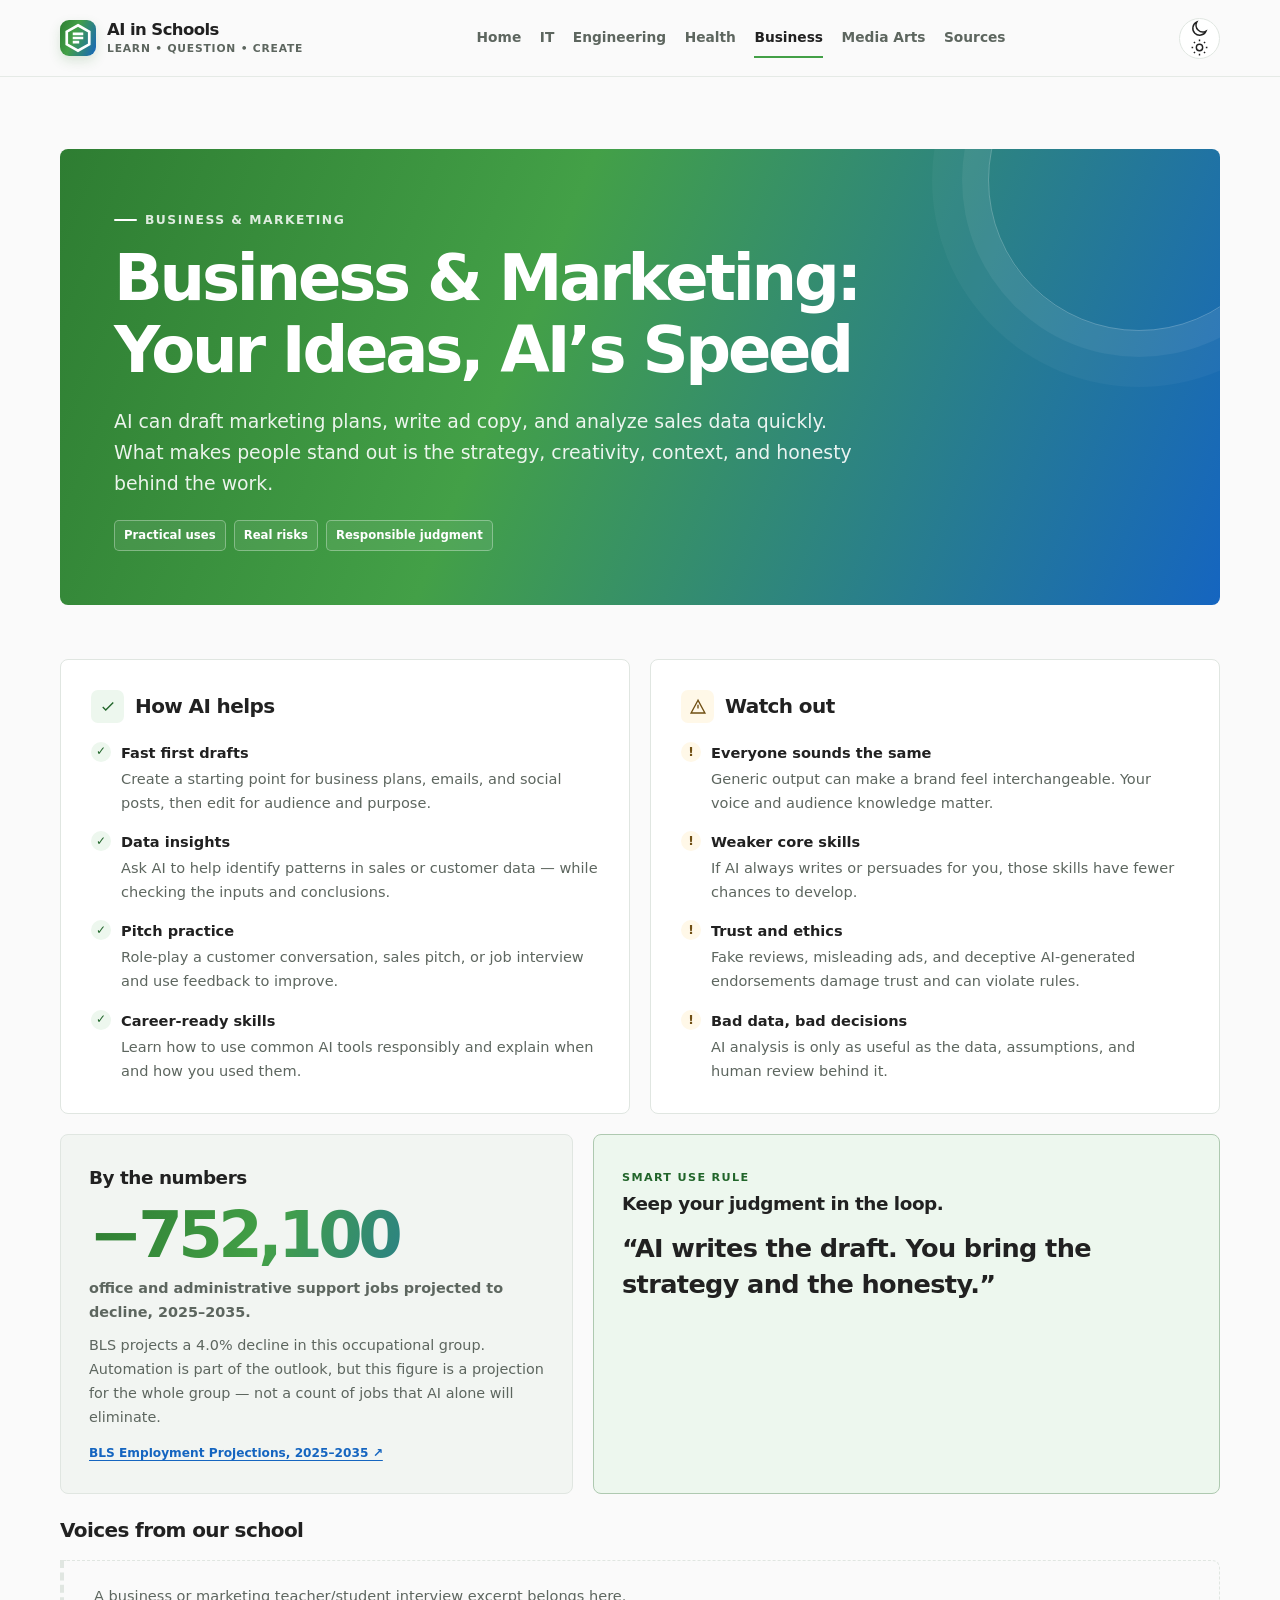
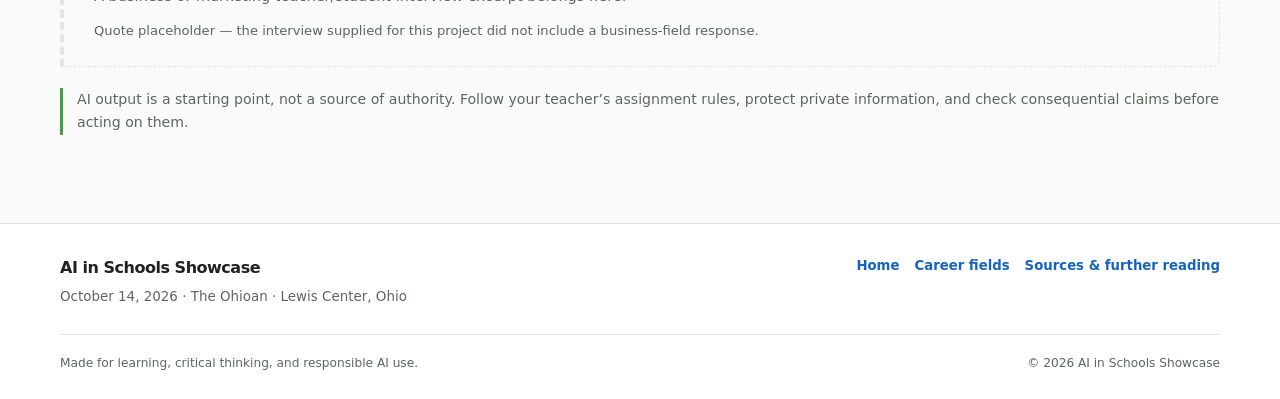
==== business.html @ 7d61ec2c "Add files via upload" ====
<!doctype html>
<html lang="en"><head><meta charset="utf-8"><meta name="viewport" content="width=device-width, initial-scale=1"><meta name="theme-color" content="#2e7d32"><meta name="description" content="AI can draft marketing plans, write ad copy, and analyze sales data quickly. What makes people stand out is the strategy, creativity, context, and honesty behind the work."><title>Business &amp; Marketing: Your Ideas, AI’s Speed | AI in Schools</title><link rel="stylesheet" href="styles.css"></head><body>
<a class="skip-link" href="#main">Skip to main content</a>
<header class="site-header"><div class="container nav-wrap">
<a class="brand" href="index.html" aria-label="AI in Schools home"><span class="brand-mark" aria-hidden="true"><svg viewBox="0 0 24 24" fill="none" stroke="currentColor" stroke-width="1.8"><path d="M12 3.5 19.5 7.8v8.4L12 20.5l-7.5-4.3V7.8L12 3.5Z"/><path d="M8.5 9.3h7M8.5 12h7M8.5 14.7h4.3"/></svg></span><span class="brand-name">AI in Schools<span>Learn • question • create</span></span></a>
<nav class="nav-links" data-nav-links aria-label="Main navigation"><a href="index.html">Home</a><a href="it.html">IT</a><a href="engineering.html">Engineering</a><a href="health.html">Health</a><a href="business.html" aria-current="page">Business</a><a href="media-arts.html">Media Arts</a><a href="sources.html">Sources</a></nav>
<div class="nav-actions"><button class="theme-toggle" type="button" data-theme-toggle aria-label="Switch theme" title="Switch theme"><svg data-icon-moon viewBox="0 0 24 24" fill="none" stroke="currentColor" stroke-width="1.8" aria-hidden="true"><path d="M20.2 15.3A8.5 8.5 0 0 1 8.7 3.8 8.7 8.7 0 1 0 20.2 15.3Z"/></svg><svg data-icon-sun viewBox="0 0 24 24" fill="none" stroke="currentColor" stroke-width="1.8" aria-hidden="true" hidden><circle cx="12" cy="12" r="4"/><path d="M12 2v2m0 16v2M4.93 4.93l1.42 1.42m11.3 11.3 1.42 1.42M2 12h2m16 0h2M4.93 19.07l1.42-1.42m11.3-11.3 1.42-1.42"/></svg></button><button class="menu-toggle" type="button" data-menu-toggle aria-expanded="false" aria-label="Open navigation menu"><svg viewBox="0 0 24 24" fill="none" stroke="currentColor" stroke-width="1.8" aria-hidden="true"><path d="M4 7h16M4 12h16M4 17h16"/></svg></button></div>
</div></header>
<main id="main">
<section class="page-hero"><div class="container"><div class="page-intro reveal"><span class="eyebrow">Business &amp; marketing</span><h1>Business &amp; Marketing: Your Ideas, AI’s Speed</h1><p>AI can draft marketing plans, write ad copy, and analyze sales data quickly. What makes people stand out is the strategy, creativity, context, and honesty behind the work.</p><div class="page-kicker"><span>Practical uses</span><span>Real risks</span><span>Responsible judgment</span></div></div></div></section>
<section class="section" style="padding-top: 18px"><div class="container">
<div class="content-grid">
<article class="content-card reveal"><h2><span class="heading-icon"><svg viewBox="0 0 24 24" fill="none" stroke="currentColor" stroke-width="1.8" aria-hidden="true"><path d="m5 12 4 4L19 6"/></svg></span>How AI helps</h2><ul class="check-list"><li><strong>Fast first drafts</strong><span>Create a starting point for business plans, emails, and social posts, then edit for audience and purpose.</span></li><li><strong>Data insights</strong><span>Ask AI to help identify patterns in sales or customer data — while checking the inputs and conclusions.</span></li><li><strong>Pitch practice</strong><span>Role-play a customer conversation, sales pitch, or job interview and use feedback to improve.</span></li><li><strong>Career-ready skills</strong><span>Learn how to use common AI tools responsibly and explain when and how you used them.</span></li></ul></article>
<article class="content-card warning reveal"><h2><span class="heading-icon"><svg viewBox="0 0 24 24" fill="none" stroke="currentColor" stroke-width="1.8" aria-hidden="true"><path d="M12 3 2.8 20h18.4L12 3Z"/><path d="M12 9v5m0 3h.01"/></svg></span>Watch out</h2><ul class="warning-list"><li><strong>Everyone sounds the same</strong><span>Generic output can make a brand feel interchangeable. Your voice and audience knowledge matter.</span></li><li><strong>Weaker core skills</strong><span>If AI always writes or persuades for you, those skills have fewer chances to develop.</span></li><li><strong>Trust and ethics</strong><span>Fake reviews, misleading ads, and deceptive AI-generated endorsements damage trust and can violate rules.</span></li><li><strong>Bad data, bad decisions</strong><span>AI analysis is only as useful as the data, assumptions, and human review behind it.</span></li></ul></article>
</div>
<div class="numbers-rule">
<article class="number-panel reveal"><h2>By the numbers</h2><div class="number-value">−752,100</div><p><strong>office and administrative support jobs projected to decline, 2025–2035.</strong></p><p style="margin-top:10px">BLS projects a 4.0% decline in this occupational group. Automation is part of the outlook, but this figure is a projection for the whole group — not a count of jobs that AI alone will eliminate.</p><a class="source-line" href="https://www.bls.gov/news.release/ecopro.htm" target="_blank" rel="noopener noreferrer">BLS Employment Projections, 2025–2035 ↗</a></article>
<article class="rule-panel reveal"><span class="rule-mark">Smart use rule</span><h2>Keep your judgment in the loop.</h2><blockquote>“AI writes the draft. You bring the strategy and the honesty.”</blockquote></article>
</div>
<section class="voice-section reveal" aria-labelledby="voice-title"><h2 id="voice-title" style="font-size:1.25rem; margin:0 0 13px; letter-spacing:-.03em">Voices from our school</h2><div class="voice-card voice-placeholder reveal"><p>A business or marketing teacher/student interview excerpt belongs here.</p><cite>Quote placeholder — the interview supplied for this project did not include a business-field response.</cite></div></section>
<div class="callout-note">AI output is a starting point, not a source of authority. Follow your teacher’s assignment rules, protect private information, and check consequential claims before acting on them.</div>
</div></section>
</main>
<footer class="site-footer"><div class="container"><div class="footer-top"><div><p class="footer-title">AI in Schools Showcase</p><p class="footer-meta">October 14, 2026 · The Ohioan · Lewis Center, Ohio</p></div><div class="footer-links"><a href="index.html">Home</a><a href="index.html#career-fields">Career fields</a><a href="sources.html">Sources &amp; further reading</a></div></div><div class="footer-bottom"><span>Made for learning, critical thinking, and responsible AI use.</span><span>© 2026 AI in Schools Showcase</span></div></div></footer><script src="script.js"></script>
</body></html>
---- styles.css ----
:root {
  color-scheme: light;
  --bg: #fafafa;
  --surface: #ffffff;
  --surface-soft: #f2f5f2;
  --text: #212121;
  --muted: #5d665f;
  --line: #e0e6e1;
  --green: #2e7d32;
  --green-2: #43a047;
  --blue: #1565c0;
  --blue-2: #1e88e5;
  --gradient: linear-gradient(112deg, #2e7d32 0%, #43a047 40%, #1565c0 100%);
  --shadow: 0 10px 30px rgba(24, 43, 30, .065);
  --warning-bg: #fff8e8;
  --warning-line: #f0d9a8;
  --warning-text: #6f4e12;
  --success-bg: #edf7ee;
  --success-text: #21652a;
  --radius: 8px;
  --content: 1160px;
}
:root[data-theme="dark"] {
  color-scheme: dark;
  --bg: #121212;
  --surface: #1a1a2e;
  --surface-soft: #20273a;
  --text: #e5e9e6;
  --muted: #b1bbb5;
  --line: #343b4b;
  --green: #70c879;
  --green-2: #65bf79;
  --blue: #70aef4;
  --blue-2: #78baff;
  --gradient: linear-gradient(112deg, #2e7d32 0%, #43a047 40%, #1565c0 100%);
  --shadow: 0 12px 36px rgba(0, 0, 0, .23);
  --warning-bg: #332c1c;
  --warning-line: #5e4b25;
  --warning-text: #f6d78c;
  --success-bg: #183020;
  --success-text: #9ce4a4;
}
* { box-sizing: border-box; }
html { scroll-behavior: smooth; scroll-padding-top: 94px; }
body {
  margin: 0; background: var(--bg); color: var(--text);
  font: 16px/1.65 Inter, ui-sans-serif, system-ui, -apple-system, BlinkMacSystemFont, "Segoe UI", sans-serif;
  transition: background-color .3s ease, color .3s ease;
}
button, a { -webkit-tap-highlight-color: transparent; }
a { color: var(--blue); text-underline-offset: 3px; }
a:hover { text-decoration-thickness: 2px; }
button { font: inherit; }
:focus-visible { outline: 3px solid var(--blue-2); outline-offset: 3px; }
.skip-link { position: absolute; top: -60px; left: 1rem; z-index: 1000; padding: .7rem 1rem; background: var(--surface); border: 1px solid var(--line); border-radius: 6px; }
.skip-link:focus { top: 1rem; }
.container { width: min(var(--content), calc(100% - 40px)); margin-inline: auto; }
.site-header {
  position: sticky; top: 0; z-index: 100; background: color-mix(in srgb, var(--bg) 91%, transparent);
  backdrop-filter: blur(18px); border-bottom: 1px solid color-mix(in srgb, var(--line) 80%, transparent);
}
.nav-wrap { min-height: 76px; display: flex; align-items: center; justify-content: space-between; gap: 22px; }
.brand { display: inline-flex; align-items: center; gap: 11px; min-width: max-content; color: var(--text); text-decoration: none; font-weight: 800; letter-spacing: -.035em; }
.brand-mark { width: 36px; height: 36px; display: grid; place-items: center; border-radius: 9px; background: var(--gradient); color: white; box-shadow: 0 5px 12px rgba(46, 125, 50, .17); }
.brand-name { font-size: 1.03rem; line-height: 1.15; }
.brand-name span { display: block; margin-top: 3px; color: var(--muted); font-size: .67rem; font-weight: 600; letter-spacing: .075em; text-transform: uppercase; }
.nav-links { display: flex; align-items: center; gap: clamp(9px, 1.45vw, 22px); }
.nav-links a { color: var(--muted); text-decoration: none; font-size: .86rem; font-weight: 650; padding: 8px 0; border-bottom: 2px solid transparent; white-space: nowrap; }
.nav-links a:hover, .nav-links a[aria-current="page"] { color: var(--text); border-bottom-color: var(--green-2); }
.nav-actions { display: flex; align-items: center; gap: 9px; }
.theme-toggle, .menu-toggle { display: inline-grid; place-items: center; width: 41px; height: 41px; padding: 0; border: 1px solid var(--line); border-radius: 50%; color: var(--text); background: var(--surface); cursor: pointer; transition: transform .18s ease, border-color .18s ease; }
.theme-toggle:hover, .menu-toggle:hover { transform: translateY(-1px); border-color: var(--blue-2); }
.theme-toggle svg, .menu-toggle svg { width: 19px; height: 19px; }
.menu-toggle { display: none; border-radius: var(--radius); }
.gradient-text { background: var(--gradient); -webkit-background-clip: text; background-clip: text; color: transparent; }
.eyebrow { display: inline-flex; align-items: center; gap: 8px; color: var(--green); font-size: .77rem; text-transform: uppercase; font-weight: 800; letter-spacing: .12em; }
.eyebrow::before { content: ""; width: 23px; height: 2px; background: var(--gradient); border-radius: 99px; }
.hero { padding: clamp(48px, 7vw, 90px) 0 58px; overflow: hidden; }
.hero-grid { display: grid; grid-template-columns: 1.22fr .78fr; align-items: center; gap: clamp(30px, 6vw, 82px); }
.hero h1 { max-width: 790px; margin: 18px 0 18px; font-size: clamp(2.6rem, 5.5vw, 5rem); line-height: 1.03; letter-spacing: -.065em; font-weight: 850; }
.hero h1 .highlight { display: inline; background: var(--gradient); -webkit-background-clip: text; background-clip: text; color: transparent; }
.hero-copy { max-width: 635px; color: var(--muted); font-size: clamp(1.06rem, 1.65vw, 1.22rem); }
.event-chip { display: inline-flex; align-items: center; flex-wrap: wrap; gap: 8px; margin-top: 15px; padding: 7px 11px; border: 1px solid var(--line); background: var(--surface); border-radius: 100px; font-size: .78rem; color: var(--muted); }
.event-chip svg { width: 15px; height: 15px; color: var(--green); }
.hero-actions { display: flex; flex-wrap: wrap; gap: 12px; margin-top: 28px; }
.button { display: inline-flex; justify-content: center; align-items: center; gap: 10px; min-height: 47px; padding: 0 18px; border: 1px solid transparent; border-radius: 6px; text-decoration: none; font-weight: 750; font-size: .91rem; transition: transform .18s ease, box-shadow .18s ease; }
.button:hover { transform: translateY(-2px); text-decoration: none; }
.button-primary { color: #fff; background: var(--gradient); box-shadow: 0 8px 20px rgba(21, 101, 192, .18); }
.button-secondary { color: var(--text); background: var(--surface); border-color: var(--line); }
.button svg { width: 17px; height: 17px; }
.hero-art { position: relative; min-height: 360px; display: grid; place-items: center; }
.art-orb { position: absolute; width: min(88%, 390px); aspect-ratio: 1; border-radius: 50%; background: radial-gradient(circle at 24% 22%, rgba(67,160,71,.19), transparent 38%), radial-gradient(circle at 75% 73%, rgba(30,136,229,.17), transparent 42%); border: 1px solid color-mix(in srgb, var(--blue) 18%, transparent); }
.art-orb::before, .art-orb::after { content: ""; position: absolute; border: 1px dashed color-mix(in srgb, var(--green) 40%, transparent); border-radius: 50%; inset: 11%; }
.art-orb::after { inset: 24%; border-color: color-mix(in srgb, var(--blue) 45%, transparent); }
.art-core { position: relative; width: 155px; height: 155px; display: grid; place-items: center; border-radius: 32px; color: white; background: var(--gradient); box-shadow: 0 20px 50px rgba(21, 101, 192, .23); transform: rotate(-5deg); }
.art-core svg { width: 74px; height: 74px; }
.float-card { position: absolute; display: flex; align-items: center; gap: 11px; max-width: 230px; padding: 13px 15px; border-radius: 7px; background: var(--surface); border: 1px solid var(--line); box-shadow: var(--shadow); }
.float-card svg { flex: 0 0 auto; width: 24px; height: 24px; color: var(--green); }
.float-card strong { display: block; font-size: .84rem; line-height: 1.25; }
.float-card span { display: block; color: var(--muted); font-size: .73rem; margin-top: 2px; }
.float-card.card-one { top: 36px; left: 0; }
.float-card.card-two { top: 135px; right: -4px; }
.float-card.card-three { bottom: 28px; left: 20px; }
.section { padding: clamp(58px, 7vw, 88px) 0; }
.section-alt { background: var(--surface-soft); border-block: 1px solid var(--line); }
.section-heading { display: flex; align-items: end; justify-content: space-between; gap: 24px; margin-bottom: 28px; }
.section-heading h2, .page-intro h1 { margin: 8px 0 0; font-size: clamp(1.9rem, 3.5vw, 3rem); line-height: 1.13; letter-spacing: -.05em; }
.section-heading p { max-width: 520px; margin: 0; color: var(--muted); }
.body-copy { max-width: 800px; color: var(--muted); }
.stats-grid { display: grid; grid-template-columns: repeat(4, 1fr); gap: 15px; }
.stat-card { min-height: 205px; padding: 22px; border: 1px solid var(--line); border-radius: var(--radius); background: var(--surface); box-shadow: 0 3px 12px rgba(20,50,24,.025); }
.stat-top { display: flex; align-items: center; justify-content: space-between; gap: 10px; }
.stat-icon { display: grid; place-items: center; width: 41px; height: 41px; border-radius: 7px; background: var(--success-bg); color: var(--success-text); }
.stat-icon svg { width: 21px; height: 21px; }
.stat-period { font-size: .69rem; font-weight: 750; color: var(--muted); text-transform: uppercase; letter-spacing: .065em; }
.stat-value { margin: 17px 0 5px; font-size: clamp(1.75rem, 2.6vw, 2.35rem); font-weight: 850; letter-spacing: -.055em; line-height: 1.1; }
.stat-card p { margin: 0; color: var(--muted); font-size: .87rem; line-height: 1.45; }
.stat-card small { display: block; color: var(--muted); margin-top: 12px; font-size: .72rem; }
.intro-layout { display: grid; grid-template-columns: .9fr 1.1fr; gap: clamp(30px, 6vw, 76px); align-items: start; }
.intro-layout h2 { margin: 0; font-size: clamp(2rem, 3.4vw, 2.85rem); line-height: 1.12; letter-spacing: -.055em; }
.intro-layout p { color: var(--muted); margin-top: 0; }
.principle-list { display: grid; gap: 11px; margin-top: 21px; }
.principle { display: flex; align-items: flex-start; gap: 12px; }
.principle-mark { display: grid; place-items: center; margin-top: 3px; width: 24px; height: 24px; border-radius: 50%; background: var(--success-bg); color: var(--success-text); flex: 0 0 auto; }
.principle-mark svg { width: 14px; height: 14px; }
.principle p { margin: 0; font-size: .91rem; }
.field-grid { display: grid; grid-template-columns: repeat(5, minmax(0,1fr)); gap: 13px; }
.field-card { position: relative; overflow: hidden; display: flex; min-height: 229px; flex-direction: column; padding: 20px 17px; border: 1px solid var(--line); border-radius: var(--radius); background: var(--surface); color: var(--text); text-decoration: none; transition: transform .2s ease, box-shadow .2s ease, border-color .2s ease; }
.field-card::before { content: ""; position: absolute; height: 4px; inset: 0 0 auto; background: var(--gradient); transform: scaleX(.2); transform-origin: left; transition: transform .25s ease; }
.field-card:hover { transform: translateY(-4px); border-color: color-mix(in srgb, var(--blue) 45%, var(--line)); box-shadow: var(--shadow); text-decoration: none; }
.field-card:hover::before { transform: scaleX(1); }
.field-icon { display: grid; place-items: center; width: 47px; height: 47px; margin-bottom: 20px; border-radius: 8px; background: linear-gradient(135deg, rgba(67,160,71,.12), rgba(30,136,229,.12)); color: var(--green); }
.field-icon svg { width: 25px; height: 25px; }
.field-card h3 { margin: 0; font-size: 1.05rem; line-height: 1.3; letter-spacing: -.025em; }
.field-card p { color: var(--muted); font-size: .81rem; line-height: 1.48; margin: 8px 0 18px; }
.learn-more { margin-top: auto; font-weight: 800; font-size: .81rem; color: var(--blue); }
.quote-section { padding: 0 0 clamp(58px, 7vw, 88px); }
.quote-panel { position: relative; overflow: hidden; display: grid; grid-template-columns: 60px 1fr; gap: 22px; padding: clamp(26px, 5vw, 48px); border-radius: var(--radius); color: #fff; background: #17232a; }
.quote-panel::after { content: ""; position: absolute; width: 350px; height: 350px; right: -100px; bottom: -210px; border-radius: 50%; border: 1px solid rgba(255,255,255,.18); box-shadow: 0 0 0 28px rgba(255,255,255,.03), 0 0 0 58px rgba(255,255,255,.025); }
.quote-glyph { font-size: 5.3rem; line-height: .9; font-family: Georgia, serif; color: #81cb8b; }
.quote-panel blockquote { position: relative; z-index: 1; margin: 0; max-width: 850px; font-size: clamp(1.25rem, 2.35vw, 2rem); font-weight: 650; line-height: 1.4; letter-spacing: -.025em; }
.quote-panel cite { display: block; margin-top: 18px; font-size: .86rem; font-style: normal; font-weight: 700; color: #a8d7ad; letter-spacing: .01em; }
.quote-panel .quote-label { grid-column: 2; margin: 0 0 3px; color: #a9b9c4; text-transform: uppercase; letter-spacing: .12em; font-size: .72rem; font-weight: 800; }
.callout-note { margin-top: 21px; padding-left: 14px; border-left: 3px solid var(--green-2); color: var(--muted); font-size: .88rem; }
.page-hero { padding: clamp(42px, 6vw, 72px) 0 36px; }
.page-intro { position: relative; overflow: hidden; padding: clamp(28px, 5vw, 54px); border-radius: var(--radius); background: var(--gradient); color: #fff; }
.page-intro::after { content: ""; position: absolute; width: 300px; height: 300px; right: -70px; top: -120px; border-radius: 50%; border: 1px solid rgba(255,255,255,.25); box-shadow: 0 0 0 26px rgba(255,255,255,.06), 0 0 0 56px rgba(255,255,255,.035); }
.page-intro .eyebrow { color: rgba(255,255,255,.84); }
.page-intro .eyebrow::before { background: #fff; }
.page-intro h1 { position: relative; z-index: 1; max-width: 770px; margin-top: 12px; font-size: clamp(2.4rem, 5vw, 4.2rem); }
.page-intro p { position: relative; z-index: 1; max-width: 760px; margin-bottom: 0; color: rgba(255,255,255,.9); font-size: clamp(1rem, 1.7vw, 1.18rem); }
.page-kicker { margin-top: 21px; display: flex; flex-wrap: wrap; gap: 8px; }
.page-kicker span { padding: 5px 9px; border: 1px solid rgba(255,255,255,.32); border-radius: 5px; background: rgba(255,255,255,.08); color: #fff; font-size: .73rem; font-weight: 700; }
.content-grid { display: grid; grid-template-columns: 1fr 1fr; gap: 20px; }
.content-card { padding: clamp(22px, 3vw, 30px); border: 1px solid var(--line); border-radius: var(--radius); background: var(--surface); }
.content-card h2 { display: flex; align-items: center; gap: 11px; margin: 0 0 18px; font-size: 1.25rem; letter-spacing: -.03em; }
.heading-icon { width: 33px; height: 33px; display: grid; place-items: center; border-radius: 7px; background: var(--success-bg); color: var(--success-text); flex: 0 0 auto; }
.heading-icon svg { width: 18px; height: 18px; }
.content-card.warning .heading-icon { background: var(--warning-bg); color: var(--warning-text); }
.check-list, .warning-list { list-style: none; padding: 0; margin: 0; display: grid; gap: 15px; }
.check-list li, .warning-list li { position: relative; padding-left: 30px; font-size: .91rem; }
.check-list li::before { content: "✓"; position: absolute; left: 0; top: 1px; display: grid; place-items: center; width: 20px; height: 20px; border-radius: 50%; background: var(--success-bg); color: var(--success-text); font-size: .75rem; font-weight: 900; }
.warning-list li::before { content: "!"; position: absolute; left: 0; top: 1px; display: grid; place-items: center; width: 20px; height: 20px; border-radius: 50%; background: var(--warning-bg); color: var(--warning-text); font-size: .76rem; font-weight: 900; }
.check-list strong, .warning-list strong { display: block; margin-bottom: 2px; }
.check-list span, .warning-list span { display: block; color: var(--muted); }
.numbers-rule { display: grid; grid-template-columns: .9fr 1.1fr; gap: 20px; margin-top: 20px; }
.number-panel { padding: 28px; background: var(--surface-soft); border: 1px solid var(--line); border-radius: var(--radius); }
.number-panel h2, .rule-panel h2 { margin: 0 0 10px; font-size: 1.15rem; letter-spacing: -.025em; }
.number-value { margin: 5px 0 10px; font-size: clamp(2.5rem, 5vw, 4rem); line-height: 1; font-weight: 900; letter-spacing: -.07em; background: var(--gradient); -webkit-background-clip: text; background-clip: text; color: transparent; }
.number-panel p { color: var(--muted); margin: 0; font-size: .9rem; }
.source-line { display: inline-block; margin-top: 13px; font-size: .76rem; font-weight: 800; }
.rule-panel { padding: 28px; border-radius: var(--radius); background: var(--success-bg); border: 1px solid color-mix(in srgb, var(--green) 28%, var(--line)); }
.rule-panel .rule-mark { color: var(--success-text); font-size: .7rem; text-transform: uppercase; letter-spacing: .12em; font-weight: 900; }
.rule-panel blockquote { margin: 12px 0 0; color: var(--text); font-size: clamp(1.2rem, 2vw, 1.65rem); line-height: 1.38; font-weight: 750; letter-spacing: -.025em; }
.voice-section { margin-top: 20px; }
.voice-card { position: relative; padding: 24px 28px 24px 30px; border-left: 4px solid var(--blue-2); border-radius: 0 var(--radius) var(--radius) 0; background: var(--surface); box-shadow: var(--shadow); }
.voice-card p { margin: 0; font-size: 1.05rem; line-height: 1.55; font-weight: 600; }
.voice-card cite { display: block; margin-top: 13px; font-size: .82rem; color: var(--muted); font-style: normal; }
.voice-placeholder { border-left-color: var(--line); box-shadow: none; border: 1px dashed var(--line); border-left: 4px dashed var(--line); background: transparent; }
.voice-placeholder p { color: var(--muted); font-weight: 500; font-size: .91rem; }
.sources-layout { display: grid; grid-template-columns: 1.1fr .9fr; gap: 20px; align-items: start; }
.source-list { display: grid; gap: 11px; }
.source-item { display: flex; align-items: flex-start; gap: 14px; padding: 17px; border: 1px solid var(--line); border-radius: var(--radius); background: var(--surface); }
.source-index { display: grid; place-items: center; flex: 0 0 auto; width: 32px; height: 32px; border-radius: 6px; color: var(--green); background: var(--success-bg); font-weight: 850; font-size: .76rem; }
.source-item h3 { margin: 0 0 4px; font-size: .96rem; line-height: 1.4; }
.source-item p { margin: 0; color: var(--muted); font-size: .82rem; line-height: 1.5; }
.source-item a { display: inline-block; margin-top: 7px; font-size: .81rem; font-weight: 750; }
.context-panel { padding: 25px; border-radius: var(--radius); background: var(--surface-soft); border: 1px solid var(--line); }
.context-panel h2 { margin: 0 0 15px; font-size: 1.3rem; letter-spacing: -.03em; }
.context-panel ul { padding-left: 19px; margin: 0; display: grid; gap: 12px; color: var(--muted); font-size: .9rem; }
.source-caveat { margin-top: 24px; padding: 19px 21px; border: 1px solid var(--warning-line); border-radius: var(--radius); background: var(--warning-bg); color: var(--warning-text); font-size: .88rem; }
.source-caveat strong { display: block; margin-bottom: 4px; }
.site-footer { padding: 31px 0 26px; border-top: 1px solid var(--line); background: var(--surface); }
.footer-top { display: flex; justify-content: space-between; align-items: flex-start; gap: 28px; }
.footer-title { margin: 0; font-weight: 850; letter-spacing: -.03em; }
.footer-meta { color: var(--muted); font-size: .84rem; margin: 5px 0 0; }
.footer-links { display: flex; flex-wrap: wrap; gap: 15px; }
.footer-links a { font-size: .83rem; font-weight: 700; text-decoration: none; }
.footer-bottom { display: flex; justify-content: space-between; gap: 16px; margin-top: 26px; padding-top: 18px; border-top: 1px solid var(--line); color: var(--muted); font-size: .76rem; }
.reveal { opacity: 1; transform: none; }
.js-ready .reveal { opacity: 0; transform: translateY(10px); transition: opacity .5s ease, transform .5s ease; }
.js-ready .reveal.is-visible { opacity: 1; transform: translateY(0); }
@media (max-width: 1050px) {
  .nav-wrap { gap: 14px; }
  .brand-name { font-size: .95rem; }
  .nav-links { gap: 12px; }
  .nav-links a { font-size: .78rem; }
  .field-grid { grid-template-columns: repeat(3, minmax(0,1fr)); }
  .stats-grid { grid-template-columns: repeat(2, 1fr); }
}
@media (max-width: 760px) {
  .container { width: min(var(--content), calc(100% - 30px)); }
  .nav-wrap { min-height: 68px; flex-wrap: wrap; gap: 10px; padding-block: 10px; }
  .brand-mark { width: 34px; height: 34px; }
  .brand-name { font-size: .92rem; }
  .brand-name span { font-size: .61rem; }
  .nav-actions { margin-left: auto; }
  .menu-toggle { display: inline-grid; }
  .nav-links { display: none; order: 3; flex-basis: 100%; padding: 8px 0 7px; grid-template-columns: repeat(2, minmax(0,1fr)); gap: 2px 18px; border-top: 1px solid var(--line); }
  .nav-links.is-open { display: grid; }
  .nav-links a { padding: 10px 2px; font-size: .89rem; }
  .hero { padding-top: 42px; }
  .hero-grid { grid-template-columns: 1fr; gap: 28px; }
  .hero-art { min-height: 295px; max-width: 500px; width: 100%; margin-inline: auto; }
  .art-orb { width: min(76%, 330px); }
  .art-core { width: 120px; height: 120px; border-radius: 25px; }
  .art-core svg { width: 60px; height: 60px; }
  .float-card { max-width: 205px; padding: 10px 12px; }
  .float-card.card-one { top: 15px; left: 0; }
  .float-card.card-two { top: 118px; right: -2px; }
  .float-card.card-three { bottom: 15px; left: 0; }
  .section-heading { align-items: flex-start; flex-direction: column; gap: 10px; }
  .intro-layout, .content-grid, .numbers-rule, .sources-layout { grid-template-columns: 1fr; }
  .field-grid { grid-template-columns: repeat(2, minmax(0,1fr)); }
  .field-card { min-height: 205px; }
  .quote-panel { grid-template-columns: 34px 1fr; gap: 14px; }
  .quote-glyph { font-size: 3.8rem; }
  .quote-panel .quote-label { grid-column: 2; }
  .page-intro { padding: 28px 23px; }
  .page-intro::after { width: 200px; height: 200px; right: -90px; top: -95px; }
  .footer-top { flex-direction: column; }
  .footer-bottom { flex-direction: column; gap: 5px; }
}
@media (max-width: 430px) {
  .stats-grid { grid-template-columns: 1fr; }
  .stat-card { min-height: auto; }
  .field-grid { grid-template-columns: 1fr; }
  .field-card { min-height: auto; }
  .field-card p { margin-bottom: 13px; }
  .hero h1 { font-size: clamp(2.55rem, 13vw, 3.5rem); }
  .hero-art { min-height: 275px; }
  .float-card { max-width: 188px; }
  .float-card.card-two { right: -3px; }
}
@media (prefers-reduced-motion: reduce) {
  *, *::before, *::after { scroll-behavior: auto !important; animation-duration: .01ms !important; animation-iteration-count: 1 !important; transition-duration: .01ms !important; }
  .js-ready .reveal { opacity: 1; transform: none; }
}
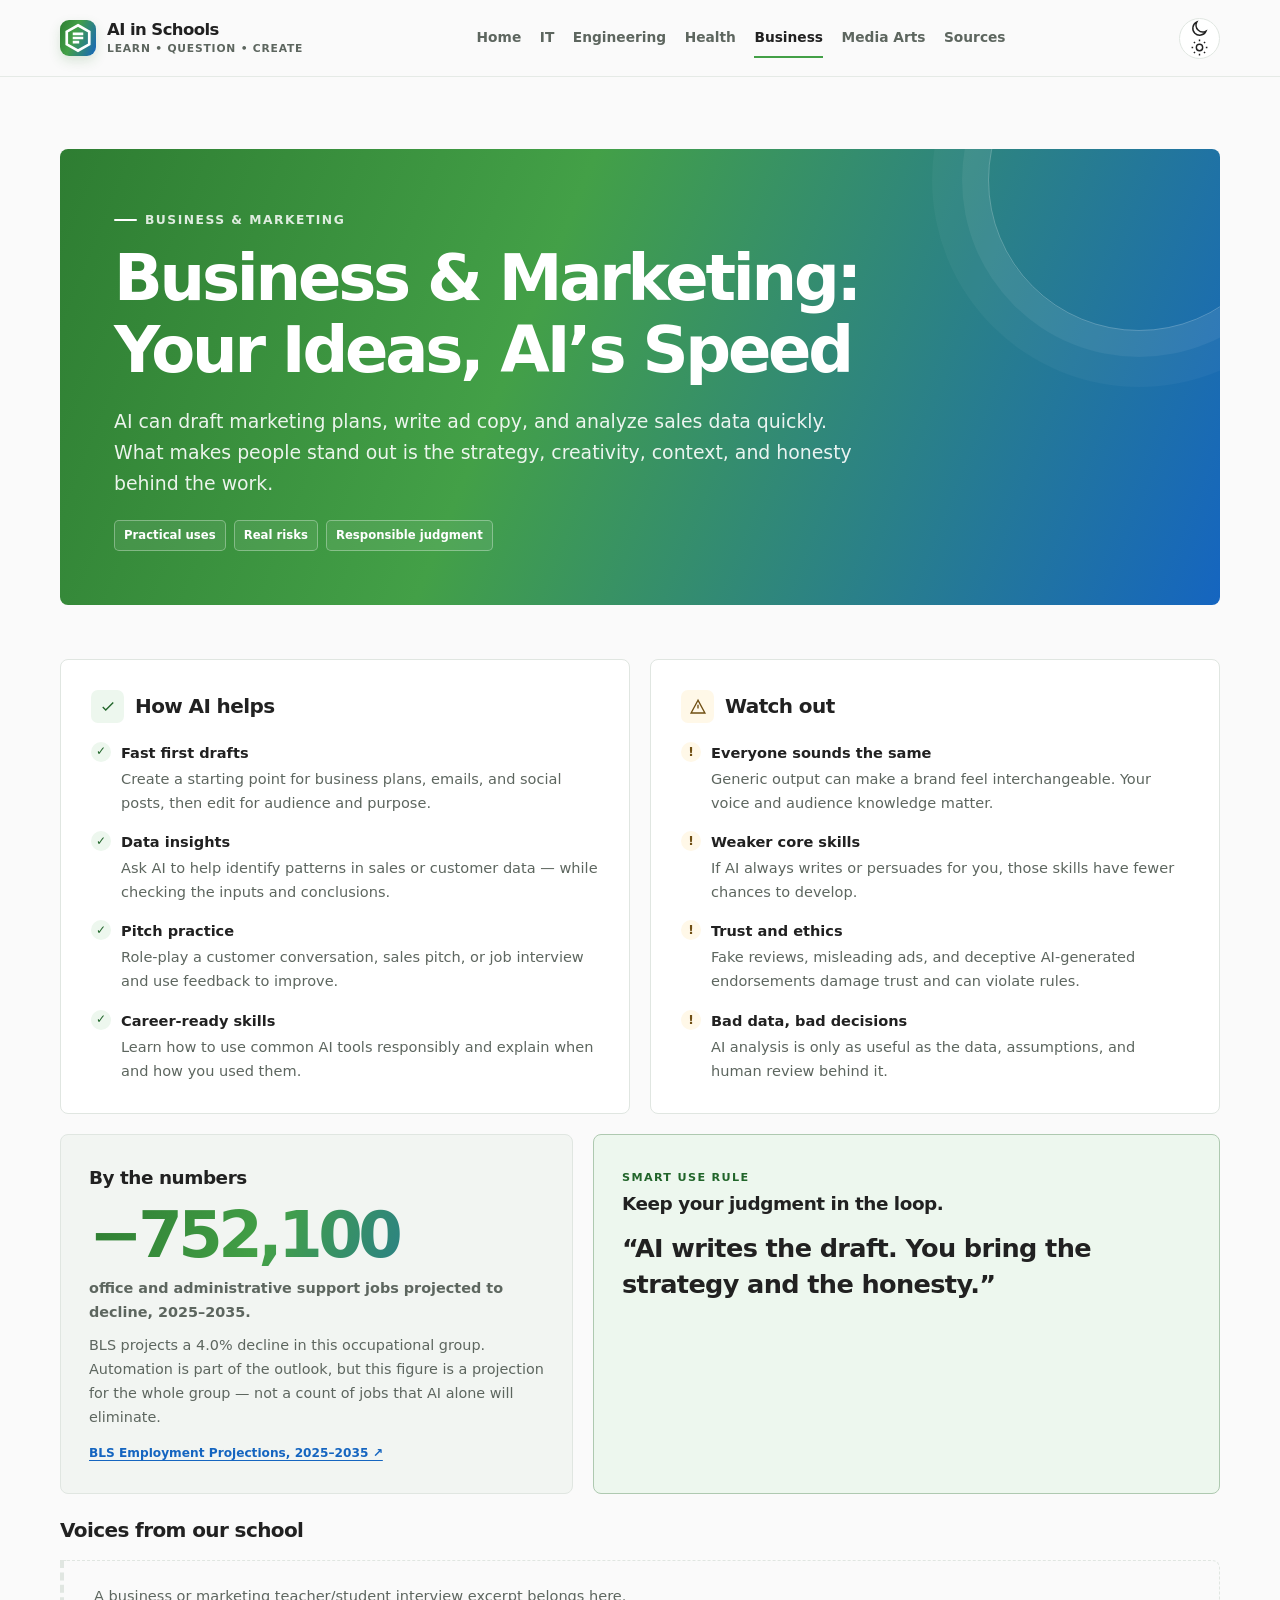
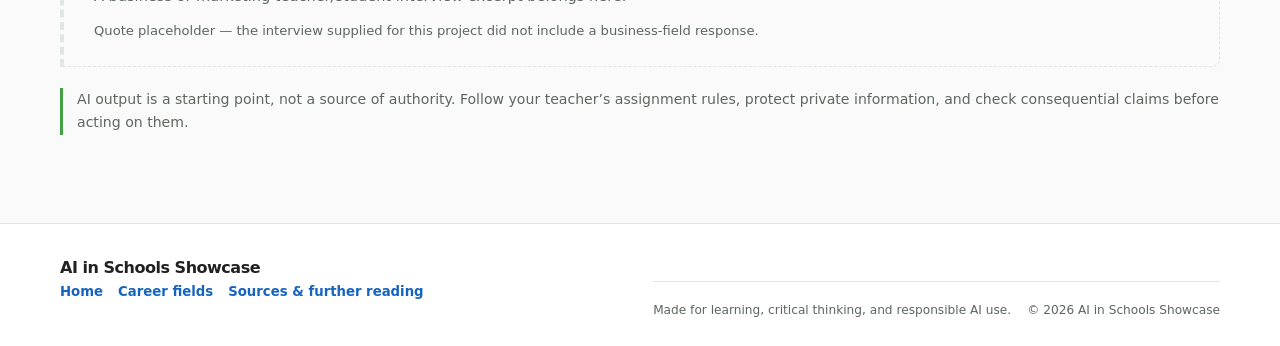
==== commit ee99721d: "Fix footer structure and update links in business.html" ====
--- a/business.html
+++ b/business.html
@@ -21,5 +21,5 @@
 <div class="callout-note">AI output is a starting point, not a source of authority. Follow your teacher’s assignment rules, protect private information, and check consequential claims before acting on them.</div>
 </div></section>
 </main>
-<footer class="site-footer"><div class="container"><div class="footer-top"><div><p class="footer-title">AI in Schools Showcase</p><p class="footer-meta">October 14, 2026 · The Ohioan · Lewis Center, Ohio</p></div><div class="footer-links"><a href="index.html">Home</a><a href="index.html#career-fields">Career fields</a><a href="sources.html">Sources &amp; further reading</a></div></div><div class="footer-bottom"><span>Made for learning, critical thinking, and responsible AI use.</span><span>© 2026 AI in Schools Showcase</span></div></div></footer><script src="script.js"></script>
-</body></html>+<footer class="site-footer"><div class="container"><div class="footer-top"><div><p class="footer-title">AI in Schools Showcase</p><div class="footer-links"><a href="index.html">Home</a><a href="#career-fields">Career fields</a><a href="sources.html">Sources &amp; further reading</a></div></div><div class="footer-bottom"><span>Made for learning, critical thinking, and responsible AI use.</span><span>© 2026 AI in Schools Showcase</span></div></div></footer>
+</body></html>
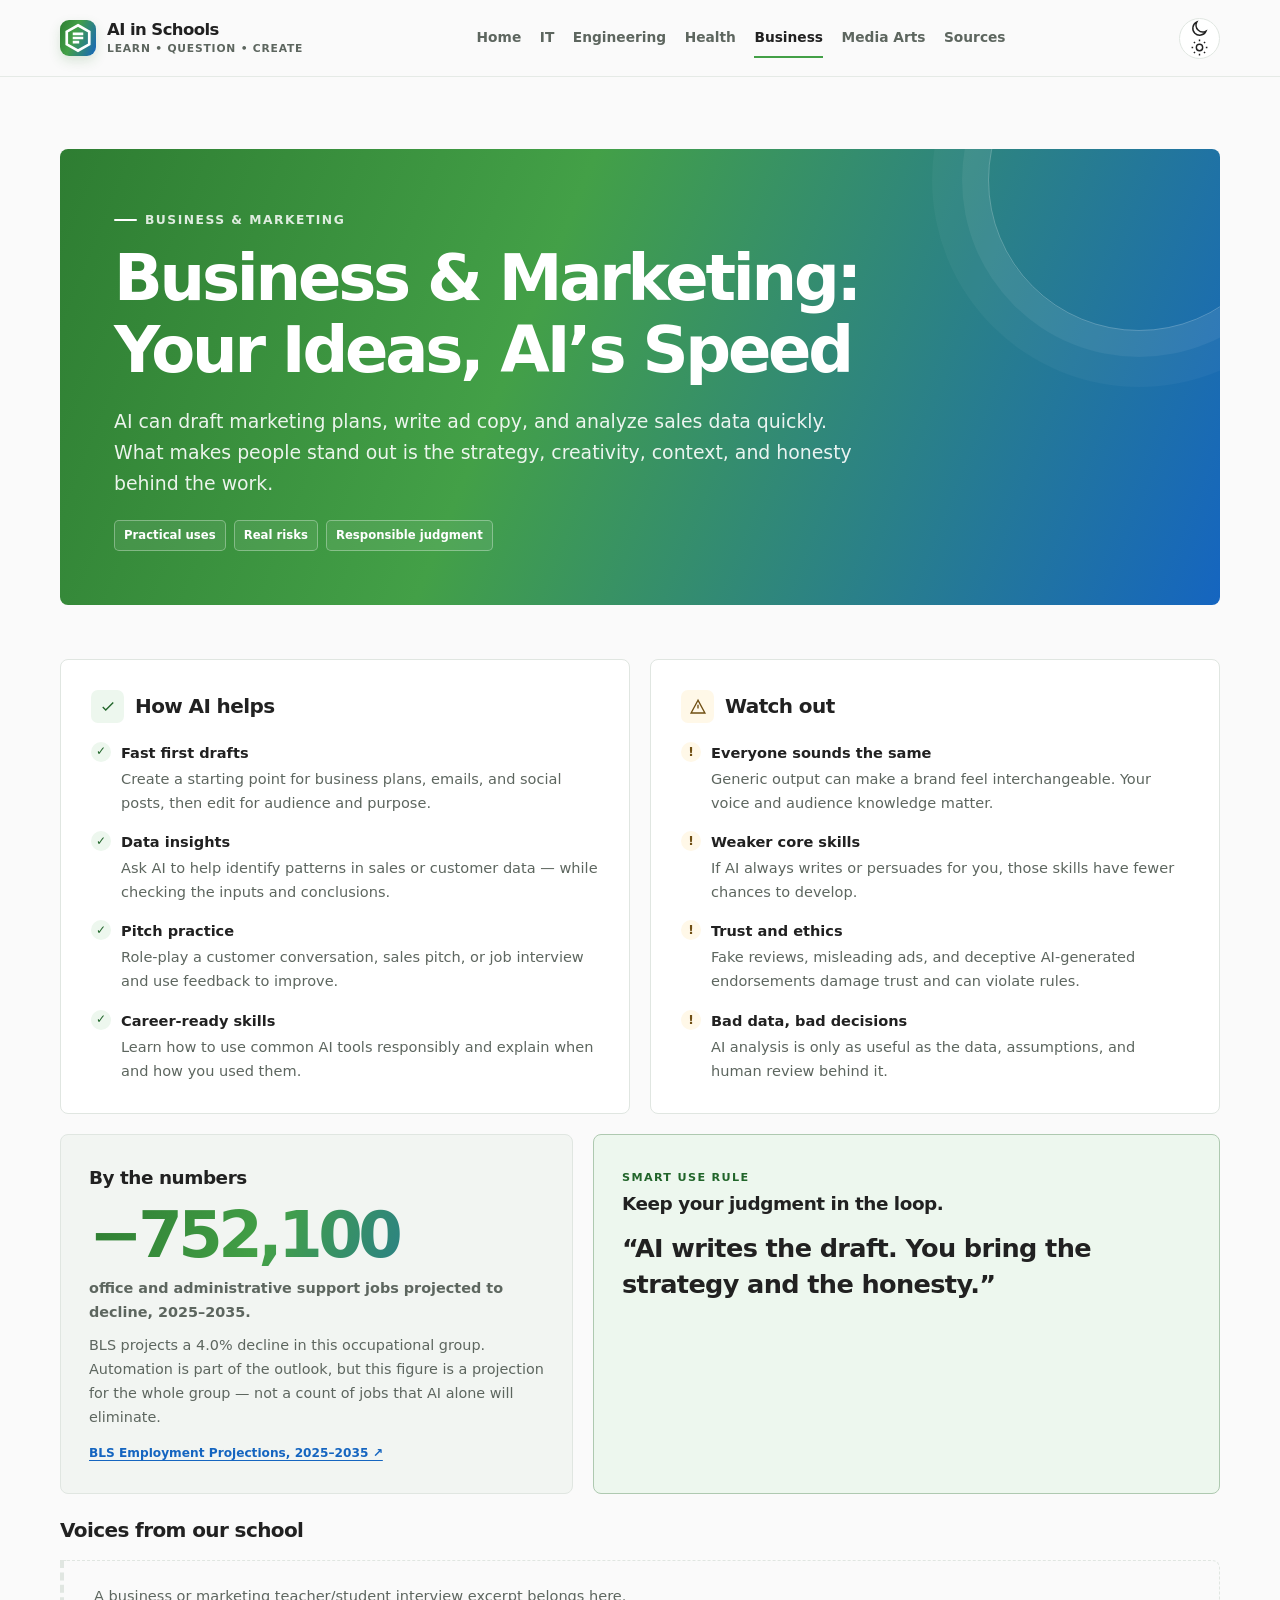
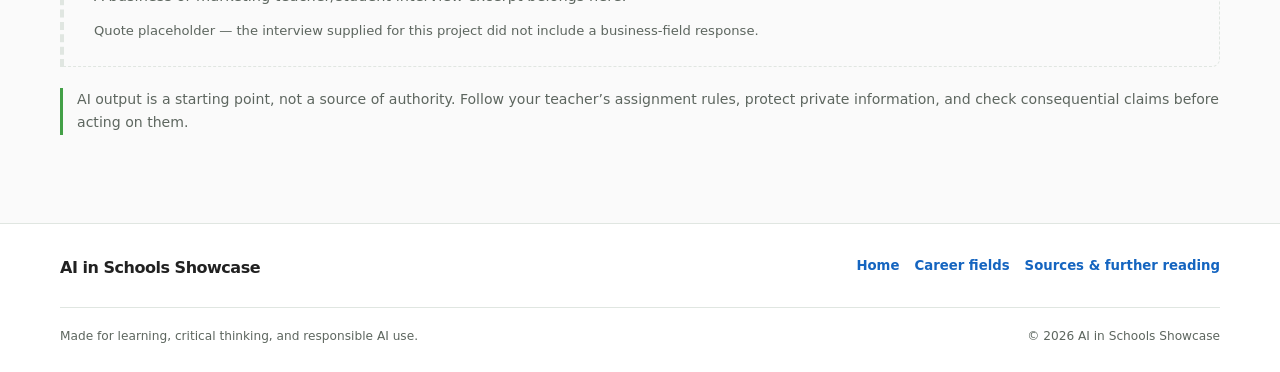
==== commit dd08bde2: "Refactor footer section in business.html Updated footer links and structure in business.html." ====
--- a/business.html
+++ b/business.html
@@ -21,5 +21,5 @@
 <div class="callout-note">AI output is a starting point, not a source of authority. Follow your teacher’s assignment rules, protect private information, and check consequential claims before acting on them.</div>
 </div></section>
 </main>
-<footer class="site-footer"><div class="container"><div class="footer-top"><div><p class="footer-title">AI in Schools Showcase</p><div class="footer-links"><a href="index.html">Home</a><a href="#career-fields">Career fields</a><a href="sources.html">Sources &amp; further reading</a></div></div><div class="footer-bottom"><span>Made for learning, critical thinking, and responsible AI use.</span><span>© 2026 AI in Schools Showcase</span></div></div></footer>
+<footer class="site-footer"><div class="container"><div class="footer-top"><div><p class="footer-title">AI in Schools Showcase</p></div><div class="footer-links"><a href="index.html">Home</a><a href="index.html#career-fields">Career fields</a><a href="sources.html">Sources &amp; further reading</a></div></div><div class="footer-bottom"><span>Made for learning, critical thinking, and responsible AI use.</span><span>© 2026 AI in Schools Showcase</span></div></div></footer><script src="script.js"></script>
 </body></html>
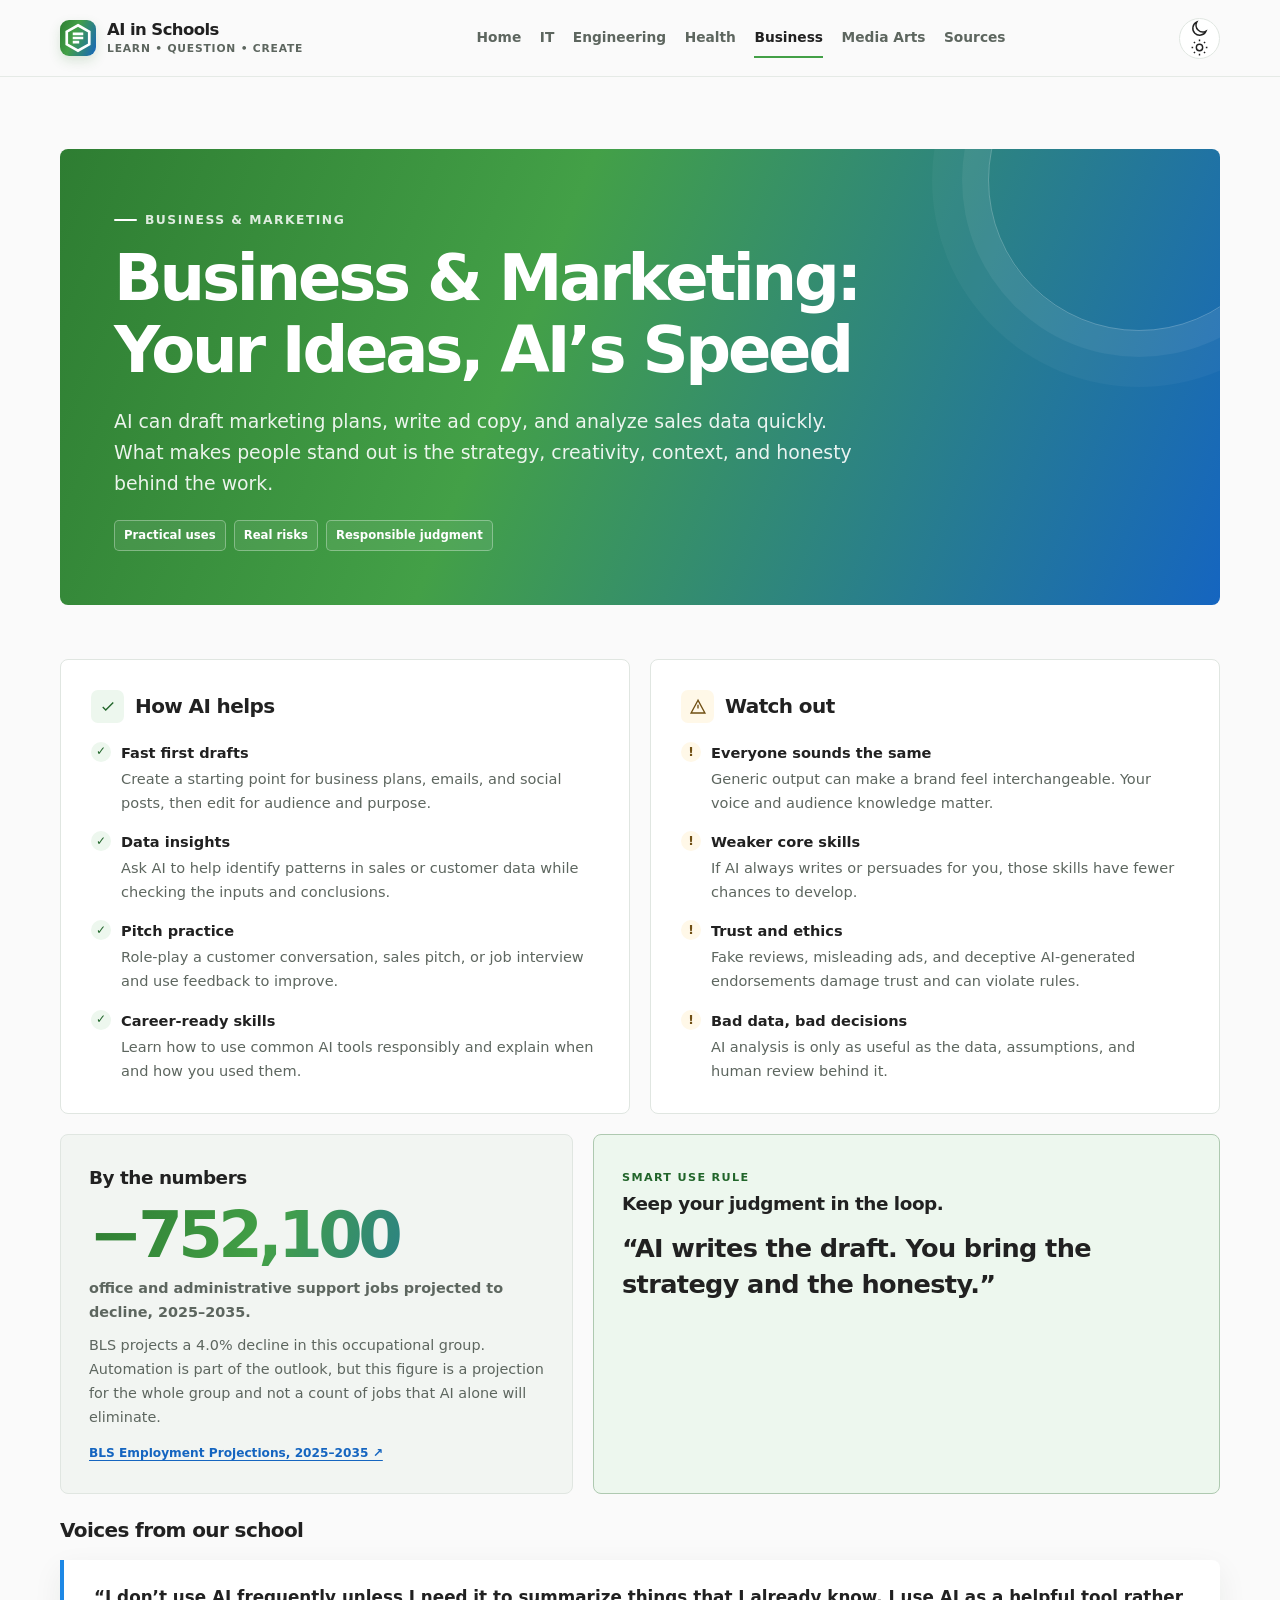
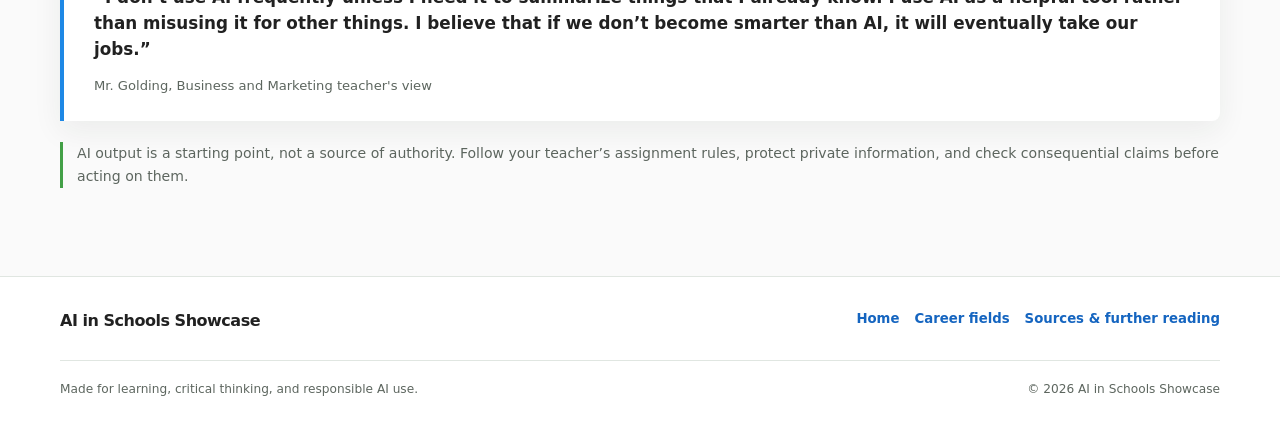
==== commit 6f25459c: "Update business.html" ====
--- a/business.html
+++ b/business.html
@@ -10,14 +10,14 @@
 <section class="page-hero"><div class="container"><div class="page-intro reveal"><span class="eyebrow">Business &amp; marketing</span><h1>Business &amp; Marketing: Your Ideas, AI’s Speed</h1><p>AI can draft marketing plans, write ad copy, and analyze sales data quickly. What makes people stand out is the strategy, creativity, context, and honesty behind the work.</p><div class="page-kicker"><span>Practical uses</span><span>Real risks</span><span>Responsible judgment</span></div></div></div></section>
 <section class="section" style="padding-top: 18px"><div class="container">
 <div class="content-grid">
-<article class="content-card reveal"><h2><span class="heading-icon"><svg viewBox="0 0 24 24" fill="none" stroke="currentColor" stroke-width="1.8" aria-hidden="true"><path d="m5 12 4 4L19 6"/></svg></span>How AI helps</h2><ul class="check-list"><li><strong>Fast first drafts</strong><span>Create a starting point for business plans, emails, and social posts, then edit for audience and purpose.</span></li><li><strong>Data insights</strong><span>Ask AI to help identify patterns in sales or customer data — while checking the inputs and conclusions.</span></li><li><strong>Pitch practice</strong><span>Role-play a customer conversation, sales pitch, or job interview and use feedback to improve.</span></li><li><strong>Career-ready skills</strong><span>Learn how to use common AI tools responsibly and explain when and how you used them.</span></li></ul></article>
+<article class="content-card reveal"><h2><span class="heading-icon"><svg viewBox="0 0 24 24" fill="none" stroke="currentColor" stroke-width="1.8" aria-hidden="true"><path d="m5 12 4 4L19 6"/></svg></span>How AI helps</h2><ul class="check-list"><li><strong>Fast first drafts</strong><span>Create a starting point for business plans, emails, and social posts, then edit for audience and purpose.</span></li><li><strong>Data insights</strong><span>Ask AI to help identify patterns in sales or customer data while checking the inputs and conclusions.</span></li><li><strong>Pitch practice</strong><span>Role-play a customer conversation, sales pitch, or job interview and use feedback to improve.</span></li><li><strong>Career-ready skills</strong><span>Learn how to use common AI tools responsibly and explain when and how you used them.</span></li></ul></article>
 <article class="content-card warning reveal"><h2><span class="heading-icon"><svg viewBox="0 0 24 24" fill="none" stroke="currentColor" stroke-width="1.8" aria-hidden="true"><path d="M12 3 2.8 20h18.4L12 3Z"/><path d="M12 9v5m0 3h.01"/></svg></span>Watch out</h2><ul class="warning-list"><li><strong>Everyone sounds the same</strong><span>Generic output can make a brand feel interchangeable. Your voice and audience knowledge matter.</span></li><li><strong>Weaker core skills</strong><span>If AI always writes or persuades for you, those skills have fewer chances to develop.</span></li><li><strong>Trust and ethics</strong><span>Fake reviews, misleading ads, and deceptive AI-generated endorsements damage trust and can violate rules.</span></li><li><strong>Bad data, bad decisions</strong><span>AI analysis is only as useful as the data, assumptions, and human review behind it.</span></li></ul></article>
 </div>
 <div class="numbers-rule">
-<article class="number-panel reveal"><h2>By the numbers</h2><div class="number-value">−752,100</div><p><strong>office and administrative support jobs projected to decline, 2025–2035.</strong></p><p style="margin-top:10px">BLS projects a 4.0% decline in this occupational group. Automation is part of the outlook, but this figure is a projection for the whole group — not a count of jobs that AI alone will eliminate.</p><a class="source-line" href="https://www.bls.gov/news.release/ecopro.htm" target="_blank" rel="noopener noreferrer">BLS Employment Projections, 2025–2035 ↗</a></article>
+<article class="number-panel reveal"><h2>By the numbers</h2><div class="number-value">−752,100</div><p><strong>office and administrative support jobs projected to decline, 2025–2035.</strong></p><p style="margin-top:10px">BLS projects a 4.0% decline in this occupational group. Automation is part of the outlook, but this figure is a projection for the whole group and not a count of jobs that AI alone will eliminate.</p><a class="source-line" href="https://www.bls.gov/news.release/ecopro.htm" target="_blank" rel="noopener noreferrer">BLS Employment Projections, 2025–2035 ↗</a></article>
 <article class="rule-panel reveal"><span class="rule-mark">Smart use rule</span><h2>Keep your judgment in the loop.</h2><blockquote>“AI writes the draft. You bring the strategy and the honesty.”</blockquote></article>
 </div>
-<section class="voice-section reveal" aria-labelledby="voice-title"><h2 id="voice-title" style="font-size:1.25rem; margin:0 0 13px; letter-spacing:-.03em">Voices from our school</h2><div class="voice-card voice-placeholder reveal"><p>A business or marketing teacher/student interview excerpt belongs here.</p><cite>Quote placeholder — the interview supplied for this project did not include a business-field response.</cite></div></section>
+<section class="voice-section reveal" aria-labelledby="voice-title"><h2 id="voice-title" style="font-size:1.25rem; margin:0 0 13px; letter-spacing:-.03em">Voices from our school</h2><div class="voice-card reveal"><p>“I don’t use AI frequently unless I need it to summarize things that I already know. I use AI as a helpful tool rather than misusing it for other things. I believe that if we don’t become smarter than AI, it will eventually take our jobs.”</p><cite>Mr. Golding, Business and Marketing teacher's view</cite></div></section>
 <div class="callout-note">AI output is a starting point, not a source of authority. Follow your teacher’s assignment rules, protect private information, and check consequential claims before acting on them.</div>
 </div></section>
 </main>
